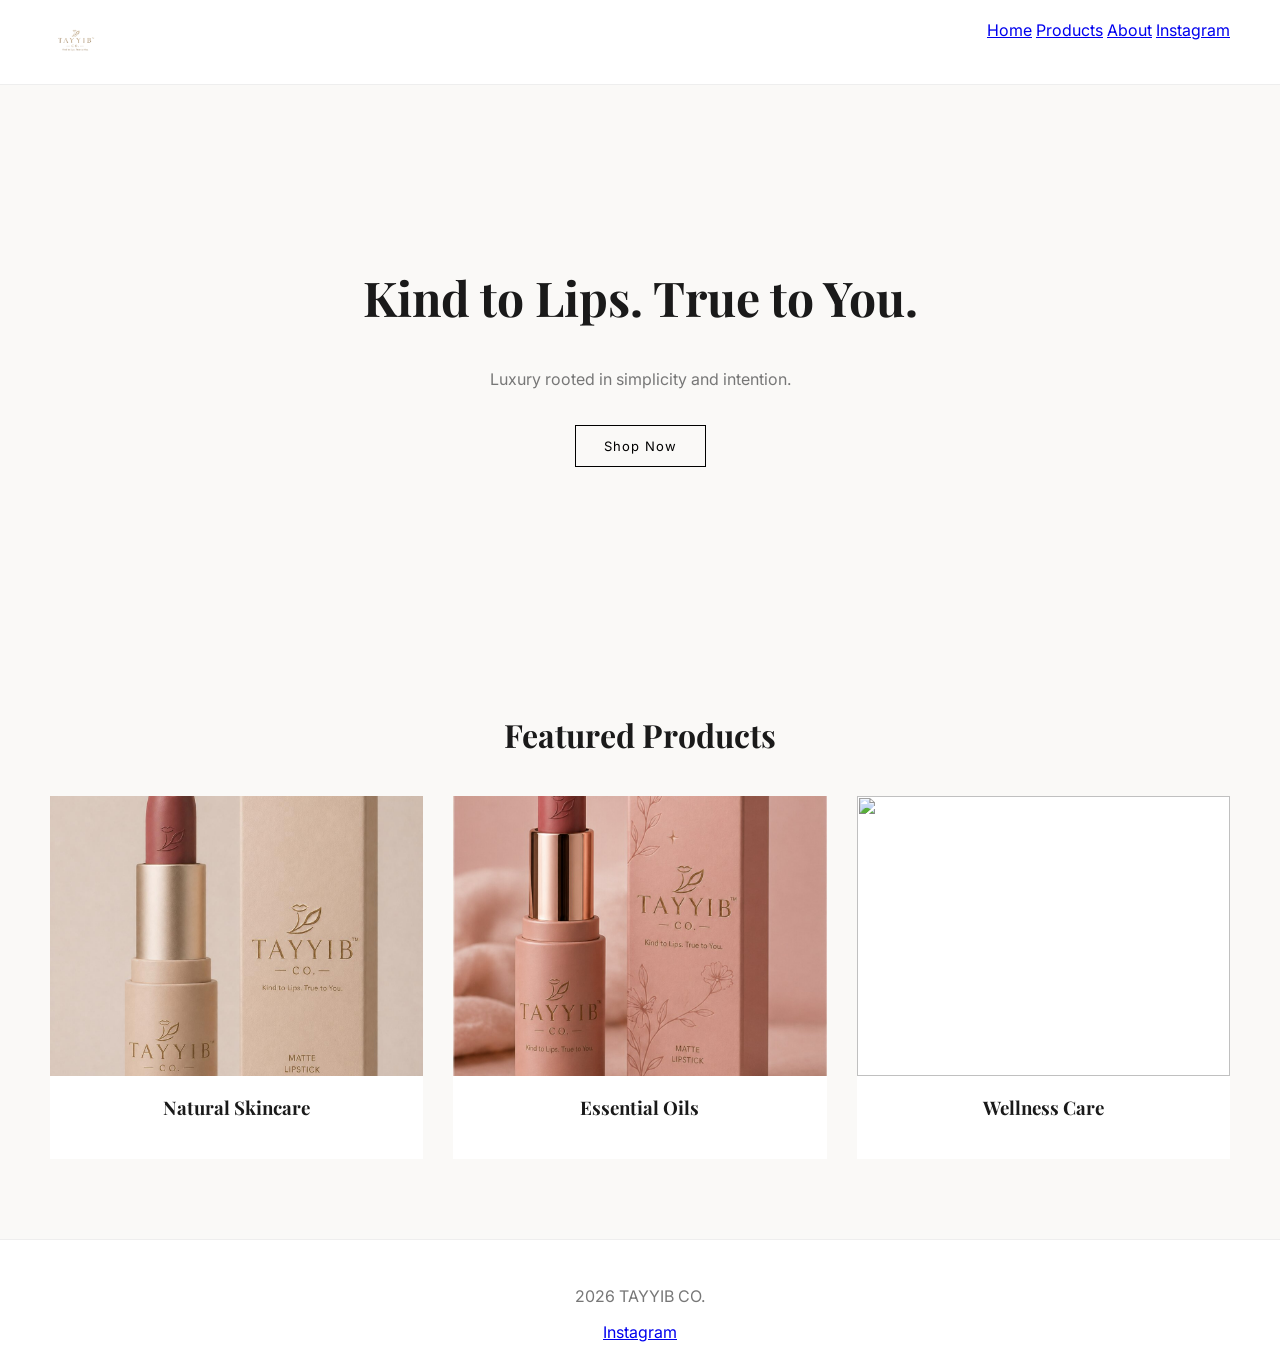
==== index.html @ 28b0fe28 "Add files via upload" ====
<!DOCTYPE html>
<html>
<head>
  <title>TAYYIB CO. | Kind to Lips. True to You.</title>

  <meta name="viewport" content="width=device-width, initial-scale=1.0">
  <meta name="description" content="TAYYIB CO. offers pure, ethical, and thoughtfully crafted beauty products.">

  <!-- Premium Google Font -->
  <link href="https://fonts.googleapis.com/css2?family=Playfair+Display:wght@400;600&family=Inter:wght@300;400&display=swap" rel="stylesheet">

  <link rel="stylesheet" href="style.css">
</head>
<body>

<header>
  <div class="logo">
  <img src="images/logo.png" alt="TAYYIB CO. Logo">
</div>
  <nav>
  <a href="index.html">Home</a>
  <a href="products.html">Products</a>
  <a href="about.html">About</a>
  <a href="https://instagram.com/tayyibco.official" target="_blank">Instagram</a>
</nav>
</header>

<section class="hero">
  <h1>Kind to Lips. True to You.</h1>
  <p>Luxury rooted in simplicity and intention.</p>
  <a href="products.html" class="btn">Shop Now</a>
</section>

<section class="featured">
  <h2>Featured Products</h2>

  <div class="grid">
    <div class="card">
      <img src="images/product1.jpg">
      <h3>Natural Skincare</h3>
    </div>

    <div class="card">
      <img src="images/product2.jpg">
      <h3>Essential Oils</h3>
    </div>

    <div class="card">
      <img src="images/product3.jpg">
      <h3>Wellness Care</h3>
    </div>
  </div>
</section>

<footer>
  <p>2026 TAYYIB CO.</p>
  <a href="https://instagram.com/tayyibco.official" target="_blank">
    Instagram
  </a>
</footer>

</body>
</html>
---- style.css ----
body {
  margin: 0;
  font-family: 'Inter', sans-serif;
  color: #1a1a1a;
  background: #faf9f7;
}

header {
  display: flex;
  justify-content: space-between;
  padding: 20px 50px;
  border-bottom: 1px solid #eee;
  background: #fff;
}

.logo img {
  height: 40px;
}
  font-family: 'Playfair Display', serif;
  font-size: 22px;
  letter-spacing: 3px;
}

nav a {
  margin-left: 25px;
  text-decoration: none;
  color: #666;
  font-size: 14px;
}

nav a:hover {
  color: #000;
}

.hero {
  text-align: center;
  padding: 140px 20px;
}

.hero h1 {
  font-family: 'Playfair Display', serif;
  font-size: 48px;
}

.hero p {
  color: #777;
  margin-top: 10px;
}

.btn {
  display: inline-block;
  margin-top: 20px;
  padding: 12px 28px;
  border: 1px solid #000;
  text-decoration: none;
  color: #000;
  font-size: 13px;
  letter-spacing: 1px;
}

.btn:hover {
  background: #000;
  color: #fff;
}

.featured {
  padding: 80px 50px;
  text-align: center;
}

.featured h2 {
  font-family: 'Playfair Display', serif;
  font-size: 32px;
}

.grid {
  display: flex;
  gap: 30px;
  margin-top: 40px;
  flex-wrap: wrap;
}

.card {
  flex: 1;
  min-width: 260px;
  background: #fff;
  padding-bottom: 20px;
}

.card img {
  width: 100%;
  height: 280px;
  object-fit: cover;
}

.card h3 {
  margin-top: 15px;
  font-family: 'Playfair Display', serif;
}

.card p {
  color: #777;
}

.content {
  padding: 80px 50px;
  max-width: 700px;
}

footer {
  text-align: center;
  padding: 30px;
  border-top: 1px solid #eee;
  background: #fff;
  color: #777;
}

/* Mobile */
@media (max-width: 768px) {
  header {
    padding: 20px;
  }

  .hero h1 {
    font-size: 32px;
  }

  .grid {
    flex-direction: column;
  }
}
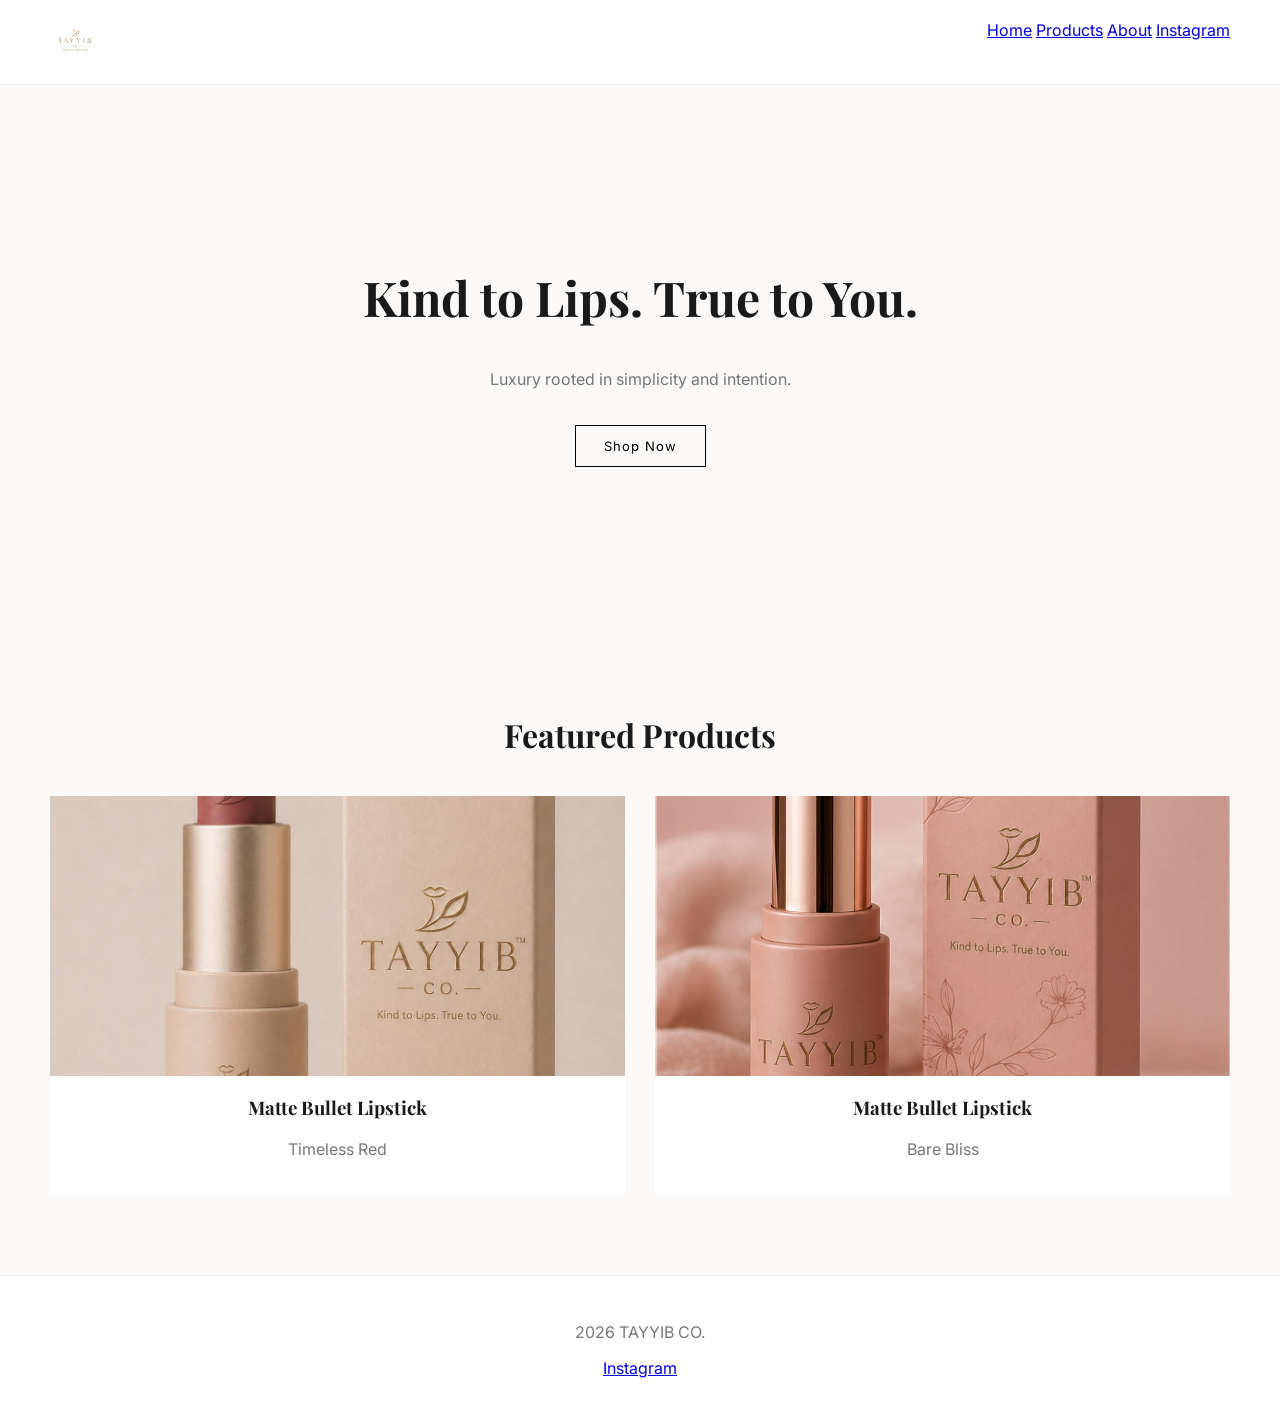
==== commit 664da268: "Update index.html" ====
--- a/index.html
+++ b/index.html
@@ -35,23 +35,21 @@
   <h2>Featured Products</h2>
 
   <div class="grid">
+
     <div class="card">
       <img src="images/product1.jpg">
-      <h3>Natural Skincare</h3>
+      <h3>Matte Bullet Lipstick</h3>
+      <p>Timeless Red</p>
     </div>
 
     <div class="card">
       <img src="images/product2.jpg">
-      <h3>Essential Oils</h3>
+      <h3>Matte Bullet Lipstick</h3>
+      <p>Bare Bliss</p>
     </div>
 
-    <div class="card">
-      <img src="images/product3.jpg">
-      <h3>Wellness Care</h3>
-    </div>
   </div>
 </section>
-
 <footer>
   <p>2026 TAYYIB CO.</p>
   <a href="https://instagram.com/tayyibco.official" target="_blank">
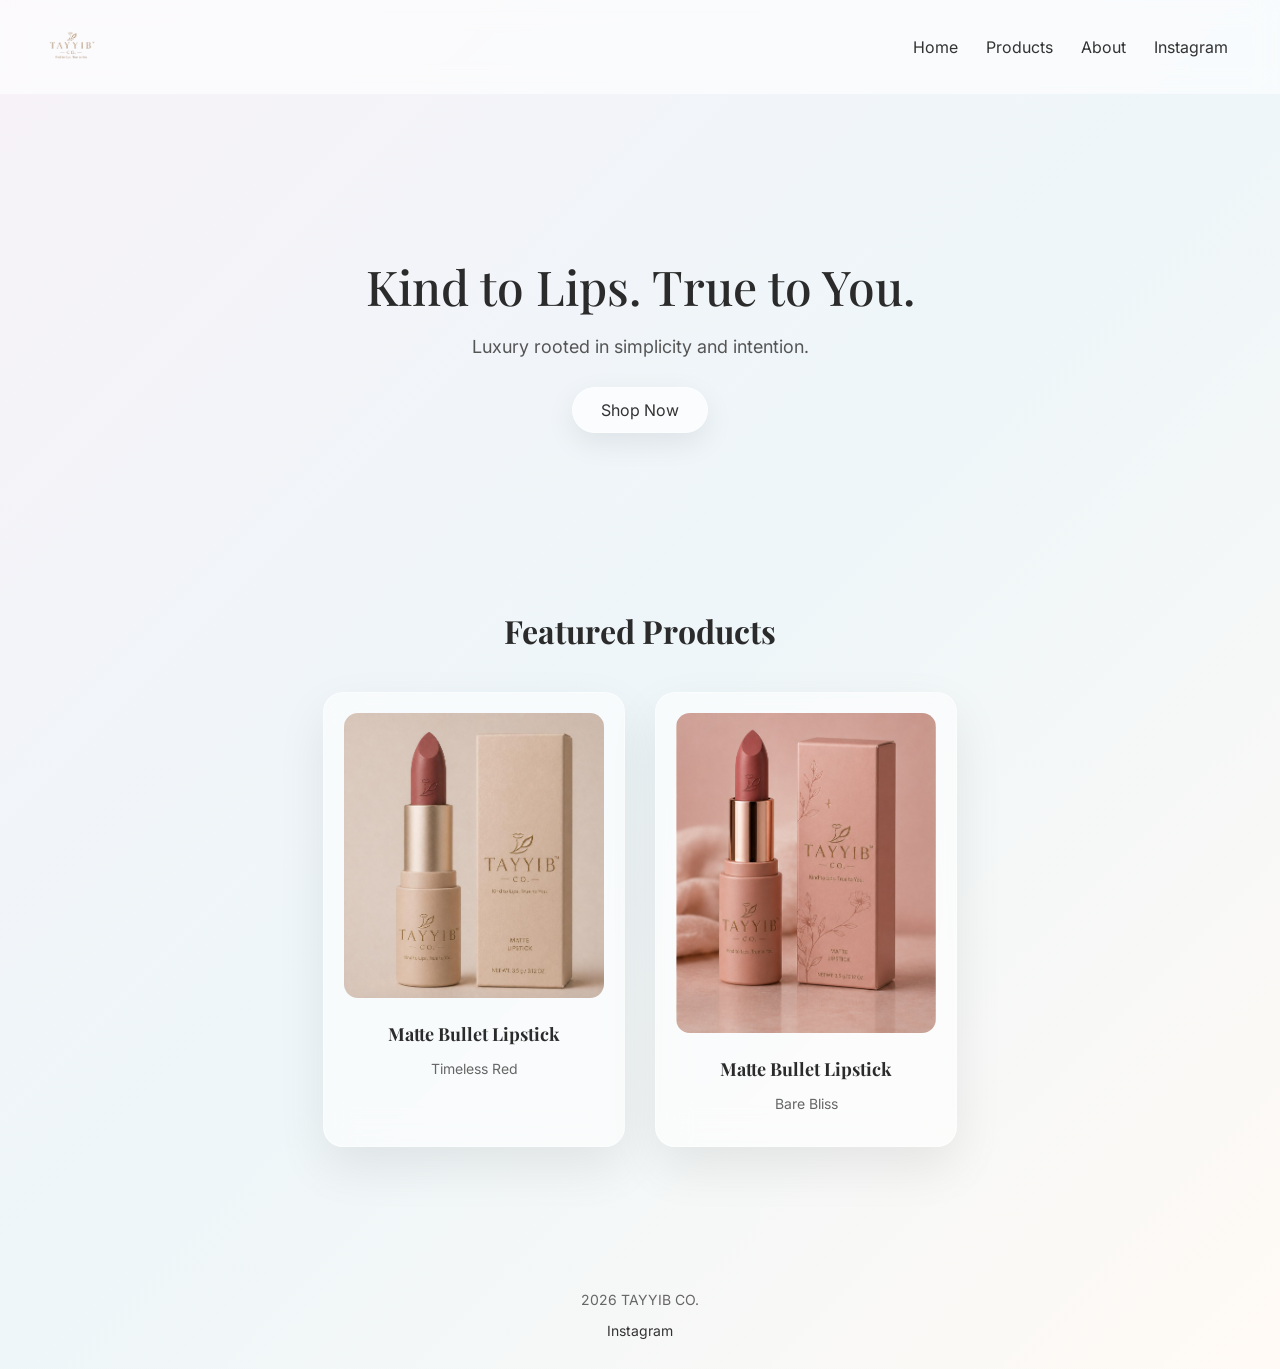
==== commit 1e36d5bb: "Update index.html" ====
--- a/index.html
+++ b/index.html
@@ -9,20 +9,177 @@
   <!-- Premium Google Font -->
   <link href="https://fonts.googleapis.com/css2?family=Playfair+Display:wght@400;600&family=Inter:wght@300;400&display=swap" rel="stylesheet">
 
-  <link rel="stylesheet" href="style.css">
+  <style>
+    body {
+      margin: 0;
+      font-family: "Inter", sans-serif;
+      background: linear-gradient(135deg, #f7f2f8, #eef6f9, #fffaf5);
+      color: #2b2b2b;
+    }
+
+    /* HEADER */
+    header {
+      display: flex;
+      justify-content: space-between;
+      align-items: center;
+      padding: 20px 40px;
+      background: rgba(255,255,255,0.6);
+      backdrop-filter: blur(12px);
+      position: sticky;
+      top: 0;
+      z-index: 10;
+    }
+
+    .logo img {
+      height: 50px;
+    }
+
+    nav a {
+      margin: 0 12px;
+      text-decoration: none;
+      color: #333;
+      font-weight: 400;
+      transition: 0.3s;
+    }
+
+    nav a:hover {
+      color: #a67c52;
+    }
+
+    /* HERO */
+    .hero {
+      text-align: center;
+      padding: 120px 20px 90px;
+    }
+
+    .hero h1 {
+      font-family: "Playfair Display", serif;
+      font-size: 48px;
+      margin-bottom: 15px;
+      font-weight: 500;
+    }
+
+    .hero p {
+      font-size: 18px;
+      color: #555;
+      margin-bottom: 30px;
+    }
+
+    .btn {
+      display: inline-block;
+      padding: 12px 28px;
+      border-radius: 30px;
+      background: rgba(255,255,255,0.7);
+      backdrop-filter: blur(10px);
+      border: 1px solid rgba(255,255,255,0.4);
+      color: #333;
+      text-decoration: none;
+      transition: 0.3s;
+      box-shadow: 0 10px 30px rgba(0,0,0,0.08);
+    }
+
+    .btn:hover {
+      transform: translateY(-2px);
+      background: rgba(255,255,255,0.9);
+    }
+
+    /* FEATURED */
+    .featured {
+      padding: 60px 20px 100px;
+      text-align: center;
+    }
+
+    .featured h2 {
+      font-family: "Playfair Display", serif;
+      font-size: 32px;
+      margin-bottom: 40px;
+    }
+
+    .grid {
+      display: flex;
+      justify-content: center;
+      gap: 30px;
+      flex-wrap: wrap;
+    }
+
+    .card {
+      width: 260px;
+      padding: 20px;
+      border-radius: 20px;
+
+      background: rgba(255,255,255,0.55);
+      backdrop-filter: blur(16px);
+      border: 1px solid rgba(255,255,255,0.4);
+
+      box-shadow: 0 20px 50px rgba(0,0,0,0.08);
+      transition: 0.4s ease;
+    }
+
+    .card:hover {
+      transform: translateY(-6px);
+      box-shadow: 0 30px 70px rgba(0,0,0,0.12);
+    }
+
+    .card img {
+      width: 100%;
+      border-radius: 14px;
+      margin-bottom: 12px;
+    }
+
+    .card h3 {
+      font-family: "Playfair Display", serif;
+      margin: 8px 0 4px;
+      font-size: 18px;
+    }
+
+    .card p {
+      color: #666;
+      font-size: 14px;
+    }
+
+    /* FOOTER */
+    footer {
+      text-align: center;
+      padding: 30px;
+      font-size: 14px;
+      color: #666;
+    }
+
+    footer a {
+      color: #333;
+      text-decoration: none;
+    }
+
+    footer a:hover {
+      color: #a67c52;
+    }
+
+    /* MOBILE */
+    @media (max-width: 768px) {
+      .hero h1 {
+        font-size: 34px;
+      }
+
+      header {
+        flex-direction: column;
+      }
+    }
+  </style>
 </head>
+
 <body>
 
 <header>
   <div class="logo">
-  <img src="images/logo.png" alt="TAYYIB CO. Logo">
-</div>
+    <img src="images/logo.png" alt="TAYYIB CO. Logo">
+  </div>
+
   <nav>
-  <a href="index.html">Home</a>
-  <a href="products.html">Products</a>
-  <a href="about.html">About</a>
-  <a href="https://instagram.com/tayyibco.official" target="_blank">Instagram</a>
-</nav>
+    <a href="index.html">Home</a>
+    <a href="products.html">Products</a>
+    <a href="about.html">About</a>
+    <a href="https://instagram.com/tayyibco.official" target="_blank">Instagram</a>
+  </nav>
 </header>
 
 <section class="hero">
@@ -37,24 +194,23 @@
   <div class="grid">
 
     <div class="card">
-      <img src="images/product1.jpg">
+      <img src="images/product1.jpg" alt="Timeless Red">
       <h3>Matte Bullet Lipstick</h3>
       <p>Timeless Red</p>
     </div>
 
     <div class="card">
-      <img src="images/product2.jpg">
+      <img src="images/product2.jpg" alt="Bare Bliss">
       <h3>Matte Bullet Lipstick</h3>
       <p>Bare Bliss</p>
     </div>
 
   </div>
 </section>
+
 <footer>
   <p>2026 TAYYIB CO.</p>
-  <a href="https://instagram.com/tayyibco.official" target="_blank">
-    Instagram
-  </a>
+  <a href="https://instagram.com/tayyibco.official" target="_blank">Instagram</a>
 </footer>
 
 </body>
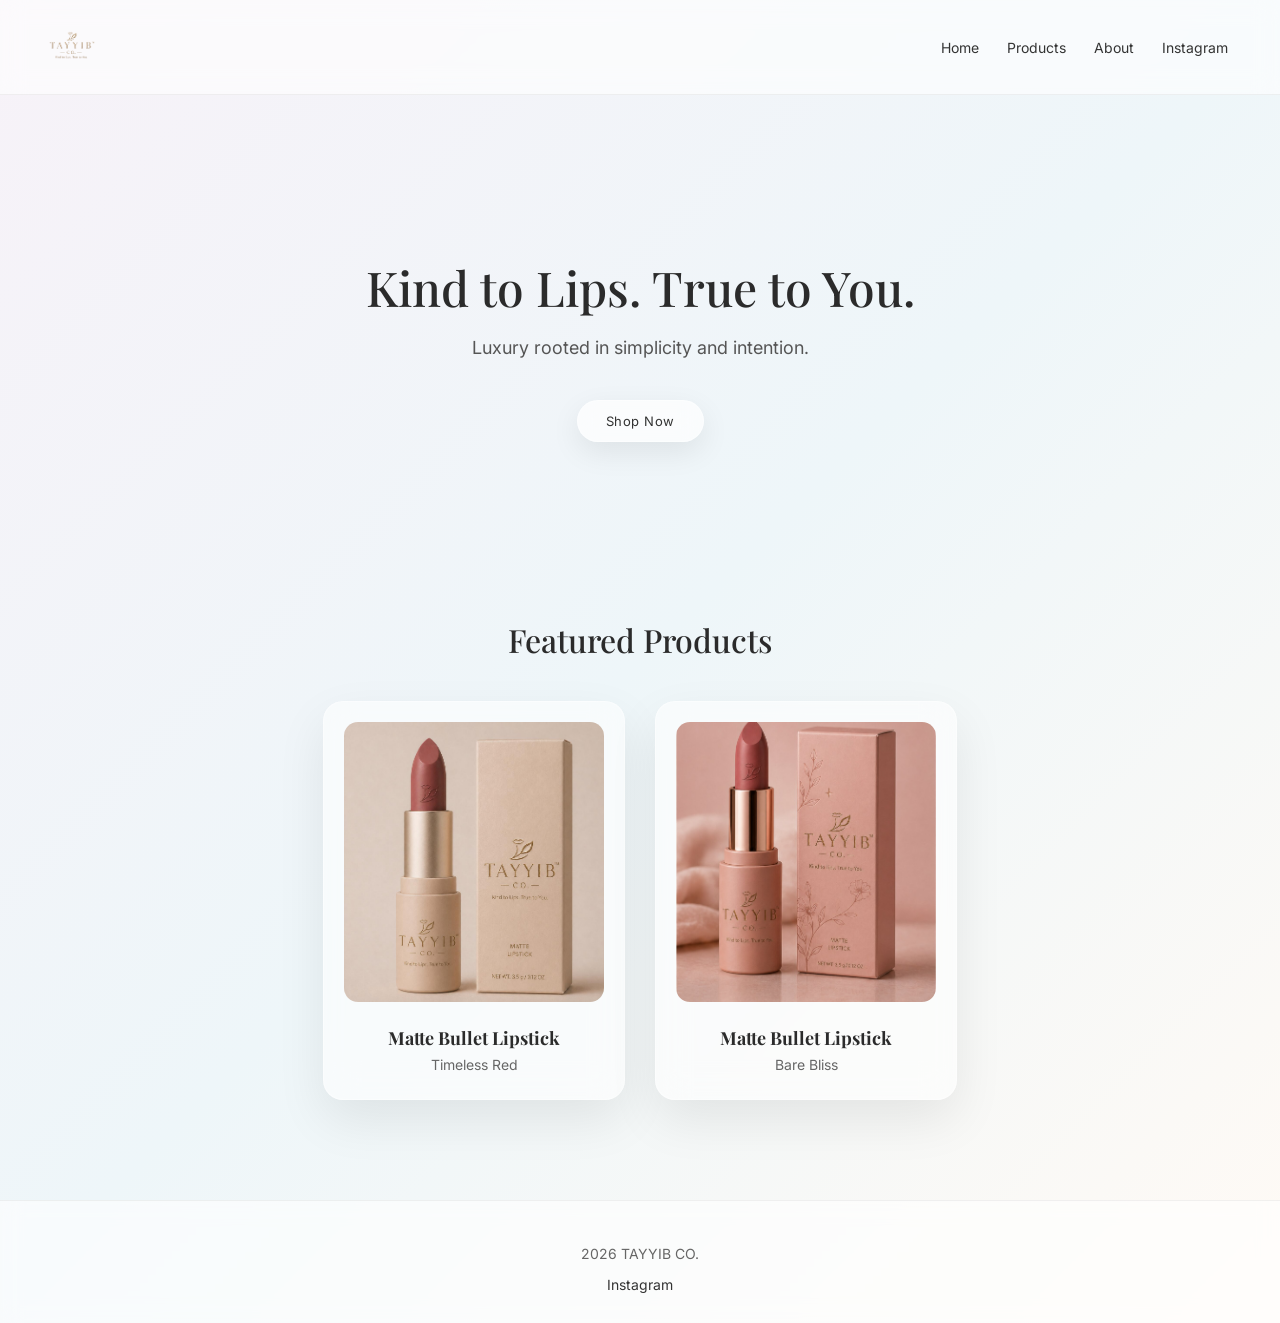
==== commit 50cb6561: "Update index.html" ====
--- a/index.html
+++ b/index.html
@@ -8,6 +8,7 @@
 
   <!-- Premium Google Font -->
   <link href="https://fonts.googleapis.com/css2?family=Playfair+Display:wght@400;600&family=Inter:wght@300;400&display=swap" rel="stylesheet">
+  <link rel="stylesheet" href="style.css">
 
   <style>
     body {
--- a/style.css
+++ b/style.css
@@ -0,0 +1,277 @@
+/* =========================
+   GLOBAL LUXURY THEME
+========================= */
+
+body {
+  margin: 0;
+  font-family: 'Inter', sans-serif;
+  color: #1a1a1a;
+
+  /* soft pastel luxury background */
+  background: linear-gradient(135deg, #f7f2f8, #eef6f9, #fffaf5);
+}
+
+/* =========================
+   HEADER (GLASS EFFECT)
+========================= */
+
+header {
+  display: flex;
+  justify-content: space-between;
+  align-items: center;
+
+  padding: 18px 50px;
+
+  background: rgba(255, 255, 255, 0.6);
+  backdrop-filter: blur(12px);
+  -webkit-backdrop-filter: blur(12px);
+
+  border-bottom: 1px solid rgba(0,0,0,0.05);
+
+  position: sticky;
+  top: 0;
+  z-index: 100;
+}
+
+.logo img {
+  height: 42px;
+}
+
+nav a {
+  margin-left: 25px;
+  text-decoration: none;
+  color: #555;
+  font-size: 14px;
+  transition: 0.3s;
+}
+
+nav a:hover {
+  color: #a67c52;
+}
+
+/* =========================
+   HERO SECTION
+========================= */
+
+.hero {
+  text-align: center;
+  padding: 140px 20px;
+}
+
+.hero h1 {
+  font-family: 'Playfair Display', serif;
+  font-size: 52px;
+  font-weight: 500;
+  margin-bottom: 10px;
+}
+
+.hero p {
+  color: #666;
+  font-size: 16px;
+}
+
+/* =========================
+   BUTTON SYSTEM (LUXURY CAPSULE)
+========================= */
+
+.btn {
+  display: inline-block;
+  margin-top: 12px;
+  margin-right: 6px;
+  margin-left: 6px;
+
+  padding: 10px 18px;
+  border-radius: 30px;
+
+  background: rgba(255,255,255,0.7);
+  backdrop-filter: blur(10px);
+  -webkit-backdrop-filter: blur(10px);
+
+  border: 1px solid rgba(255,255,255,0.4);
+
+  text-decoration: none;
+  color: #1a1a1a;
+  font-size: 13px;
+  letter-spacing: 0.5px;
+
+  box-shadow: 0 10px 25px rgba(0,0,0,0.08);
+  transition: 0.3s ease;
+}
+
+.btn:hover {
+  transform: translateY(-2px);
+  background: rgba(255,255,255,0.95);
+}
+
+/* =========================
+   FEATURED SECTION
+========================= */
+
+.featured {
+  padding: 80px 50px;
+  text-align: center;
+}
+
+.featured h2 {
+  font-family: 'Playfair Display', serif;
+  font-size: 34px;
+  font-weight: 500;
+}
+
+/* =========================
+   GRID SYSTEM
+========================= */
+
+.grid {
+  display: flex;
+  justify-content: center;
+  gap: 35px;
+  margin-top: 40px;
+  flex-wrap: wrap;
+}
+
+/* =========================
+   PRODUCT CARD (LUXURY GLASS)
+========================= */
+
+.card {
+  width: 300px;
+  padding: 22px;
+  border-radius: 24px;
+
+  background: rgba(255,255,255,0.55);
+  backdrop-filter: blur(18px);
+  -webkit-backdrop-filter: blur(18px);
+
+  border: 1px solid rgba(255,255,255,0.4);
+
+  box-shadow: 0 25px 60px rgba(0,0,0,0.08);
+
+  transition: 0.4s ease;
+  text-align: center;
+}
+
+.card:hover {
+  transform: translateY(-6px);
+  box-shadow: 0 35px 80px rgba(0,0,0,0.12);
+}
+
+.card img {
+  width: 100%;
+  height: 280px;
+  object-fit: cover;
+  border-radius: 16px;
+  margin-bottom: 14px;
+}
+
+.card h3 {
+  font-family: 'Playfair Display', serif;
+  font-size: 20px;
+  margin-bottom: 8px;
+}
+
+.card p {
+  font-size: 14px;
+  color: #666;
+  margin: 6px 0;
+}
+
+/* =========================
+   CONTENT (ABOUT PAGE)
+========================= */
+
+.content {
+  padding: 80px 50px;
+  max-width: 800px;
+  margin: auto;
+  line-height: 1.8;
+}
+
+/* =========================
+   FOOTER
+========================= */
+
+footer {
+  text-align: center;
+  padding: 30px;
+
+  background: rgba(255,255,255,0.6);
+  backdrop-filter: blur(10px);
+
+  border-top: 1px solid rgba(0,0,0,0.05);
+
+  color: #777;
+  font-size: 14px;
+}
+
+footer a {
+  color: #333;
+  text-decoration: none;
+}
+
+footer a:hover {
+  color: #a67c52;
+}
+
+/* =========================
+   MOBILE RESPONSIVE
+========================= */
+
+@media (max-width: 768px) {
+
+  header {
+    padding: 15px 20px;
+    flex-direction: column;
+  }
+
+  nav {
+    margin-top: 10px;
+  }
+
+  .hero h1 {
+    font-size: 34px;
+  }
+
+  .grid {
+    flex-direction: column;
+    align-items: center;
+  }
+
+  .featured {
+    padding: 60px 20px;
+  }
+
+  .content {
+    padding: 50px 20px;
+  }
+}
+.signature {
+  text-align: left;
+  margin-top: 25px;
+}
+
+.signature p {
+  margin: 0;
+  line-height: 1.2;
+}
+
+.signature .name {
+  font-family: 'Playfair Display', serif;
+  font-size: 16px;
+  letter-spacing: 1px;
+  font-weight: 500;
+  margin-bottom: 0;
+}
+.signature .role {
+  font-size: 14px;
+  color: #666;
+  margin-top: 0;
+}
+
+.signature .brand {
+  margin-top: 10px;
+  font-size: 15px;
+  font-weight: 700;
+  font-style: italic;
+  color: #222;
+}
